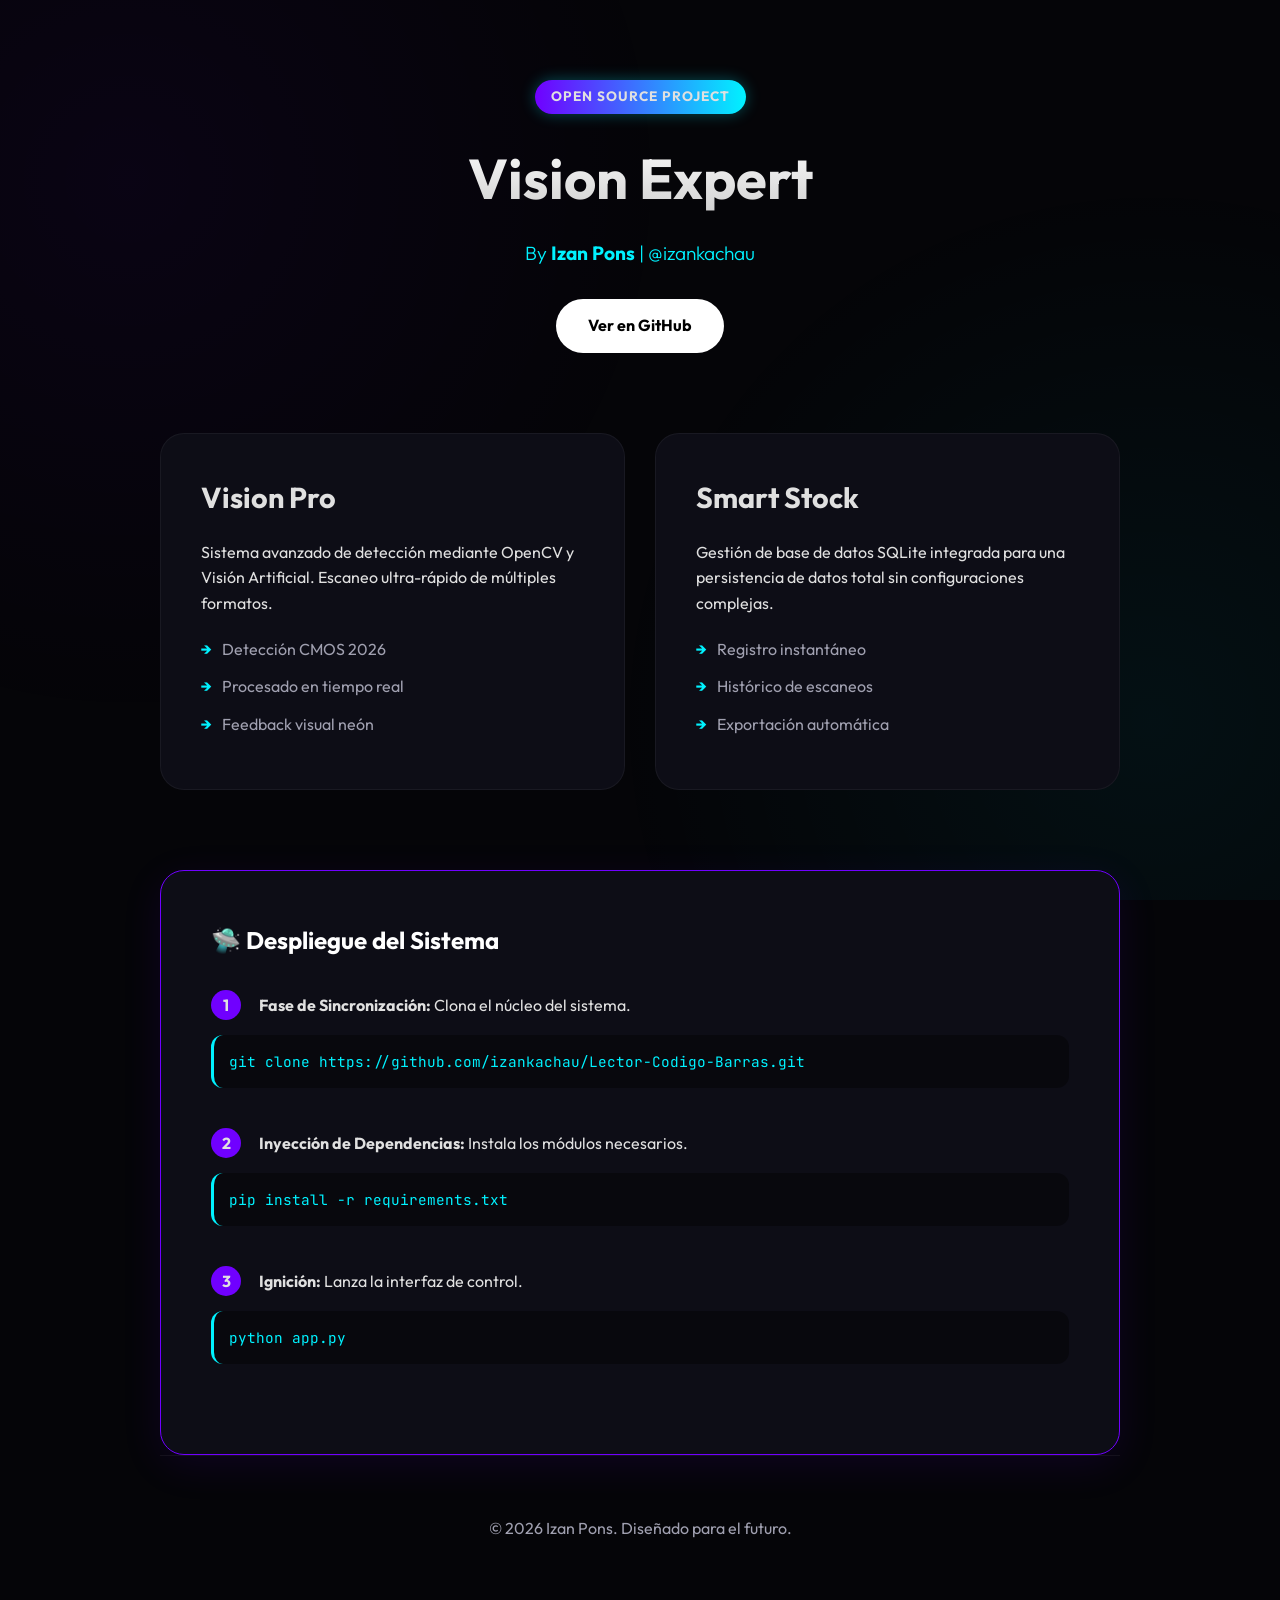
==== index.html @ 327ab609 "Añadida landing page futurista e inclusiva" ====
<!DOCTYPE html>
<html lang="es">
<head>
    <meta charset="UTF-8">
    <meta name="viewport" content="width=device-width, initial-scale=1.0">
    <title>Lector de Códigos de Barras - Vision Expert | Izan Pons</title>
    <link rel="preconnect" href="https://fonts.googleapis.com">
    <link rel="preconnect" href="https://fonts.gstatic.com" crossorigin>
    <link href="https://fonts.googleapis.com/css2?family=Outfit:wght@300;400;700&family=JetBrains+Mono:wght@400;700&display=swap" rel="stylesheet">
    <style>
        :root {
            --bg-color: #050508;
            --card-bg: #0d0d16;
            --accent-primary: #00f2ff;
            --accent-secondary: #7000ff;
            --text-main: #e0e0e0;
            --text-muted: #a0a0b0;
            --neon-glow: 0 0 15px rgba(0, 242, 255, 0.3);
            --glass-border: rgba(255, 255, 255, 0.05);
        }

        * {
            margin: 0;
            padding: 0;
            box-sizing: border-box;
        }

        body {
            font-family: 'Outfit', sans-serif;
            background-color: var(--bg-color);
            color: var(--text-main);
            line-height: 1.6;
            overflow-x: hidden;
        }

        /* Fondo dinámico sutil (apto para fotosensibles) */
        .bg-glow {
            position: fixed;
            top: 0;
            left: 0;
            width: 100%;
            height: 100%;
            background: 
                radial-gradient(circle at 10% 20%, rgba(112, 0, 255, 0.05) 0%, transparent 40%),
                radial-gradient(circle at 90% 80%, rgba(0, 242, 255, 0.05) 0%, transparent 40%);
            z-index: -1;
        }

        .container {
            max-width: 1000px;
            margin: 0 auto;
            padding: 40px 20px;
        }

        header {
            text-align: center;
            margin-bottom: 80px;
            padding-top: 40px;
        }

        .badge {
            display: inline-block;
            padding: 6px 16px;
            background: linear-gradient(90deg, var(--accent-secondary), var(--accent-primary));
            border-radius: 50px;
            font-size: 0.85rem;
            font-weight: 700;
            text-transform: uppercase;
            letter-spacing: 1px;
            margin-bottom: 20px;
            box-shadow: var(--neon-glow);
        }

        h1 {
            font-size: 3.5rem;
            font-weight: 700;
            background: linear-gradient(white, #ccc);
            -webkit-background-clip: text;
            -webkit-text-fill-color: transparent;
            margin-bottom: 15px;
        }

        .author {
            color: var(--accent-primary);
            font-size: 1.2rem;
            font-weight: 300;
        }

        .grid {
            display: grid;
            grid-template-columns: repeat(auto-fit, minmax(300px, 1fr));
            gap: 30px;
            margin-bottom: 80px;
        }

        .card {
            background: var(--card-bg);
            border: 1px solid var(--glass-border);
            padding: 40px;
            border-radius: 24px;
            transition: transform 0.3s ease, border-color 0.3s ease;
            position: relative;
            overflow: hidden;
        }

        .card:hover {
            transform: translateY(-5px);
            border-color: rgba(0, 242, 255, 0.2);
        }

        .card h2 {
            font-size: 1.8rem;
            margin-bottom: 20px;
            display: flex;
            align-items: center;
            gap: 12px;
        }

        .card h2 i {
            color: var(--accent-primary);
        }

        .feature-list {
            list-style: none;
        }

        .feature-list li {
            margin-bottom: 12px;
            display: flex;
            align-items: center;
            gap: 10px;
            color: var(--text-muted);
        }

        .feature-list li::before {
            content: '→';
            color: var(--accent-primary);
            font-weight: bold;
        }

        .install-section {
            background: var(--card-bg);
            border: 1px solid var(--accent-secondary);
            border-radius: 24px;
            padding: 50px;
            margin-top: 50px;
            box-shadow: 0 10px 40px rgba(112, 0, 255, 0.1);
        }

        .install-section h2 {
            margin-bottom: 30px;
            color: white;
        }

        .step {
            margin-bottom: 40px;
        }

        .step-num {
            display: inline-block;
            width: 30px;
            height: 30px;
            background: var(--accent-secondary);
            border-radius: 50%;
            text-align: center;
            line-height: 30px;
            font-weight: bold;
            margin-right: 15px;
        }

        code, pre {
            font-family: 'JetBrains Mono', monospace;
            background: rgba(0, 0, 0, 0.4);
            padding: 15px;
            border-radius: 12px;
            display: block;
            margin: 15px 0;
            color: var(--accent-primary);
            border-left: 3px solid var(--accent-primary);
            font-size: 0.9rem;
            overflow-x: auto;
        }

        .footer {
            text-align: center;
            padding: 60px 0;
            color: var(--text-muted);
            border-top: 1px solid var(--glass-border);
        }

        .btn-github {
            display: inline-block;
            margin-top: 30px;
            padding: 14px 32px;
            background: white;
            color: black;
            text-decoration: none;
            border-radius: 50px;
            font-weight: 700;
            transition: all 0.3s ease;
        }

        .btn-github:hover {
            transform: scale(1.05);
            box-shadow: 0 0 20px rgba(255, 255, 255, 0.4);
        }

        /* Accesibilidad: Sin animaciones bruscas */
        @media (prefers-reduced-motion: reduce) {
            * {
                animation: none !important;
                transition: none !important;
            }
        }
    </style>
</head>
<body>
    <div class="bg-glow"></div>

    <div class="container">
        <header>
            <span class="badge">Open Source Project</span>
            <h1>Vision Expert</h1>
            <p class="author">By <strong>Izan Pons</strong> | <span style="color: var(--accent-muted)">@izankachau</span></p>
            <a href="https://github.com/izankachau/Lector-Codigo-Barras" class="btn-github">Ver en GitHub</a>
        </header>

        <section class="grid">
            <div class="card">
                <h2>Vision Pro</h2>
                <p>Sistema avanzado de detección mediante OpenCV y Visión Artificial. Escaneo ultra-rápido de múltiples formatos.</p>
                <ul class="feature-list" style="margin-top: 20px;">
                    <li>Detección CMOS 2026</li>
                    <li>Procesado en tiempo real</li>
                    <li>Feedback visual neón</li>
                </ul>
            </div>
            <div class="card">
                <h2>Smart Stock</h2>
                <p>Gestión de base de datos SQLite integrada para una persistencia de datos total sin configuraciones complejas.</p>
                <ul class="feature-list" style="margin-top: 20px;">
                    <li>Registro instantáneo</li>
                    <li>Histórico de escaneos</li>
                    <li>Exportación automática</li>
                </ul>
            </div>
        </section>

        <section class="install-section">
            <h2>🛸 Despliegue del Sistema</h2>
            
            <div class="step">
                <p><span class="step-num">1</span> <strong>Fase de Sincronización:</strong> Clona el núcleo del sistema.</p>
                <code>git clone https://github.com/izankachau/Lector-Codigo-Barras.git</code>
            </div>

            <div class="step">
                <p><span class="step-num">2</span> <strong>Inyección de Dependencias:</strong> Instala los módulos necesarios.</p>
                <code>pip install -r requirements.txt</code>
            </div>

            <div class="step">
                <p><span class="step-num">3</span> <strong>Ignición:</strong> Lanza la interfaz de control.</p>
                <code>python app.py</code>
            </div>
        </section>

        <footer class="footer">
            <p>&copy; 2026 Izan Pons. Diseñado para el futuro.</p>
        </footer>
    </div>
</body>
</html>
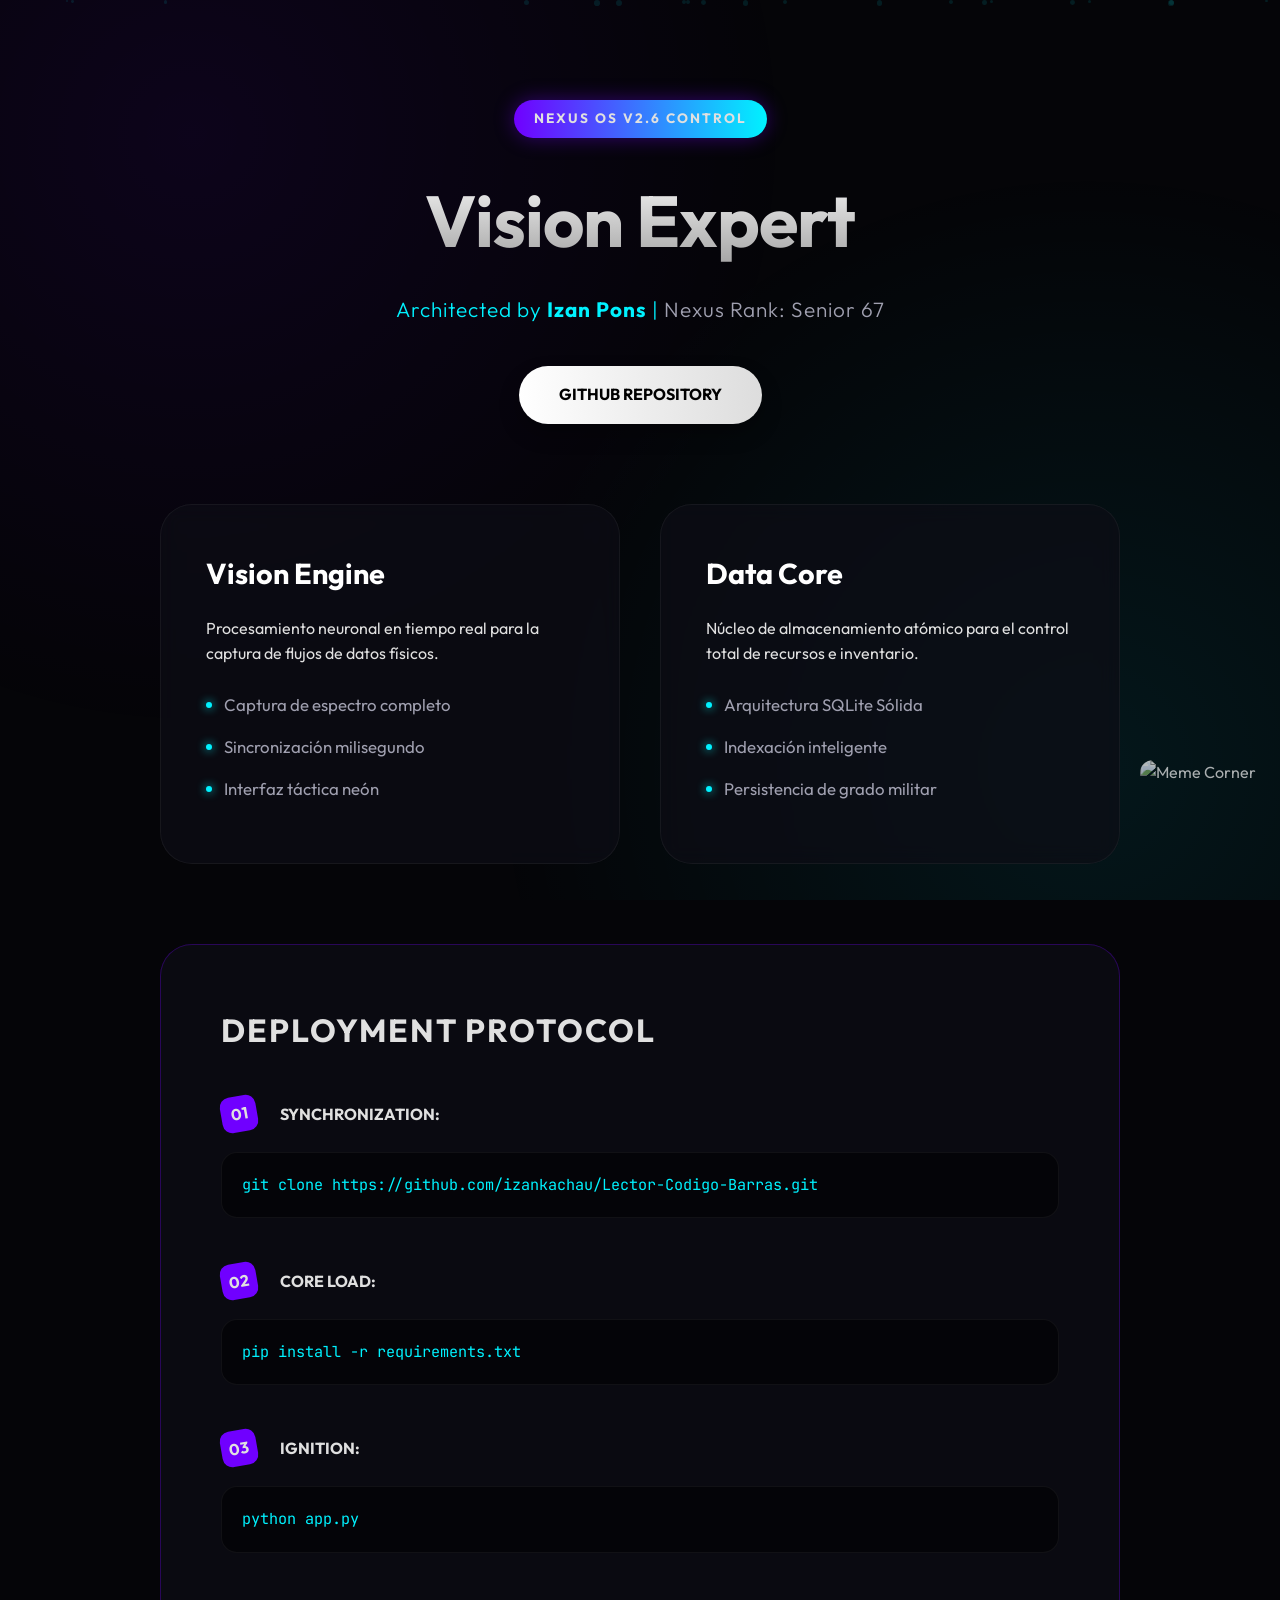
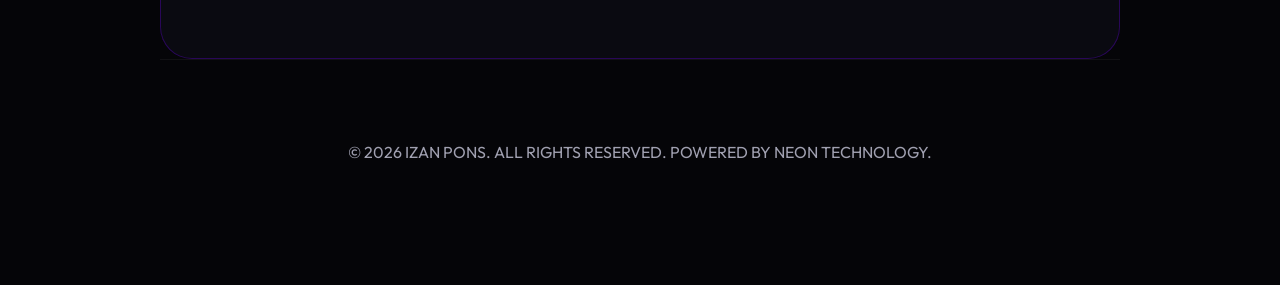
==== commit 9ee4d15a: "Web actualizada: Dinamismo, partículas y corner del 67" ====
--- a/index.html
+++ b/index.html
@@ -1,16 +1,19 @@
 <!DOCTYPE html>
 <html lang="es">
+
 <head>
     <meta charset="UTF-8">
     <meta name="viewport" content="width=device-width, initial-scale=1.0">
-    <title>Lector de Códigos de Barras - Vision Expert | Izan Pons</title>
+    <title>Vision Expert | Izan Pons</title>
     <link rel="preconnect" href="https://fonts.googleapis.com">
     <link rel="preconnect" href="https://fonts.gstatic.com" crossorigin>
-    <link href="https://fonts.googleapis.com/css2?family=Outfit:wght@300;400;700&family=JetBrains+Mono:wght@400;700&display=swap" rel="stylesheet">
+    <link
+        href="https://fonts.googleapis.com/css2?family=Outfit:wght@300;400;700&family=JetBrains+Mono:wght@400;700&display=swap"
+        rel="stylesheet">
     <style>
         :root {
             --bg-color: #050508;
-            --card-bg: #0d0d16;
+            --card-bg: rgba(13, 13, 22, 0.7);
             --accent-primary: #00f2ff;
             --accent-secondary: #7000ff;
             --text-main: #e0e0e0;
@@ -40,10 +43,39 @@
             left: 0;
             width: 100%;
             height: 100%;
-            background: 
-                radial-gradient(circle at 10% 20%, rgba(112, 0, 255, 0.05) 0%, transparent 40%),
-                radial-gradient(circle at 90% 80%, rgba(0, 242, 255, 0.05) 0%, transparent 40%);
+            background:
+                radial-gradient(circle at 15% 15%, rgba(112, 0, 255, 0.08) 0%, transparent 45%),
+                radial-gradient(circle at 85% 85%, rgba(0, 242, 255, 0.08) 0%, transparent 45%);
             z-index: -1;
+        }
+
+        /* Partículas lentas */
+        .particles {
+            position: fixed;
+            top: 0;
+            left: 0;
+            width: 100%;
+            height: 100%;
+            z-index: -1;
+            overflow: hidden;
+        }
+
+        .particle {
+            position: absolute;
+            background: var(--accent-primary);
+            border-radius: 50%;
+            opacity: 0.1;
+            animation: float-slow linear infinite;
+        }
+
+        @keyframes float-slow {
+            from {
+                transform: translateY(100vh) translateX(0);
+            }
+
+            to {
+                transform: translateY(-10vh) translateX(20px);
+            }
         }
 
         .container {
@@ -55,157 +87,237 @@
         header {
             text-align: center;
             margin-bottom: 80px;
-            padding-top: 40px;
+            padding-top: 60px;
+            animation: fadeInDown 1s ease-out;
+        }
+
+        @keyframes fadeInDown {
+            from {
+                opacity: 0;
+                transform: translateY(-30px);
+            }
+
+            to {
+                opacity: 1;
+                transform: translateY(0);
+            }
         }
 
         .badge {
             display: inline-block;
-            padding: 6px 16px;
+            padding: 8px 20px;
             background: linear-gradient(90deg, var(--accent-secondary), var(--accent-primary));
             border-radius: 50px;
             font-size: 0.85rem;
             font-weight: 700;
             text-transform: uppercase;
-            letter-spacing: 1px;
-            margin-bottom: 20px;
-            box-shadow: var(--neon-glow);
+            letter-spacing: 2px;
+            margin-bottom: 25px;
+            box-shadow: 0 0 20px rgba(112, 0, 255, 0.4);
         }
 
         h1 {
-            font-size: 3.5rem;
+            font-size: clamp(2.5rem, 8vw, 4.5rem);
             font-weight: 700;
-            background: linear-gradient(white, #ccc);
+            background: linear-gradient(white, #999);
             -webkit-background-clip: text;
             -webkit-text-fill-color: transparent;
             margin-bottom: 15px;
+            letter-spacing: -1px;
         }
 
         .author {
             color: var(--accent-primary);
-            font-size: 1.2rem;
+            font-size: 1.3rem;
             font-weight: 300;
+            letter-spacing: 1px;
         }
 
         .grid {
             display: grid;
             grid-template-columns: repeat(auto-fit, minmax(300px, 1fr));
-            gap: 30px;
+            gap: 40px;
             margin-bottom: 80px;
         }
 
         .card {
             background: var(--card-bg);
+            backdrop-filter: blur(10px);
             border: 1px solid var(--glass-border);
-            padding: 40px;
-            border-radius: 24px;
-            transition: transform 0.3s ease, border-color 0.3s ease;
+            padding: 45px;
+            border-radius: 32px;
+            transition: all 0.4s cubic-bezier(0.175, 0.885, 0.32, 1.275);
             position: relative;
             overflow: hidden;
+            animation: fadeInUp 0.8s ease-out both;
+        }
+
+        .card:nth-child(2) {
+            animation-delay: 0.2s;
+        }
+
+        @keyframes fadeInUp {
+            from {
+                opacity: 0;
+                transform: translateY(40px);
+            }
+
+            to {
+                opacity: 1;
+                transform: translateY(0);
+            }
         }
 
         .card:hover {
-            transform: translateY(-5px);
-            border-color: rgba(0, 242, 255, 0.2);
+            transform: translateY(-10px) scale(1.02);
+            border-color: var(--accent-primary);
+            box-shadow: 0 20px 40px rgba(0, 242, 255, 0.1);
         }
 
         .card h2 {
             font-size: 1.8rem;
             margin-bottom: 20px;
+            color: white;
+            display: flex;
+            align-items: center;
+            gap: 15px;
+        }
+
+        .feature-list li {
+            margin-bottom: 15px;
             display: flex;
             align-items: center;
             gap: 12px;
-        }
-
-        .card h2 i {
-            color: var(--accent-primary);
-        }
-
-        .feature-list {
-            list-style: none;
-        }
-
-        .feature-list li {
-            margin-bottom: 12px;
-            display: flex;
-            align-items: center;
-            gap: 10px;
             color: var(--text-muted);
+            font-size: 1.05rem;
         }
 
         .feature-list li::before {
-            content: '→';
-            color: var(--accent-primary);
-            font-weight: bold;
+            content: '';
+            width: 6px;
+            height: 6px;
+            background: var(--accent-primary);
+            border-radius: 50%;
+            box-shadow: 0 0 10px var(--accent-primary);
         }
 
         .install-section {
             background: var(--card-bg);
-            border: 1px solid var(--accent-secondary);
-            border-radius: 24px;
-            padding: 50px;
+            backdrop-filter: blur(15px);
+            border: 1px solid rgba(112, 0, 255, 0.3);
+            border-radius: 32px;
+            padding: 60px;
             margin-top: 50px;
-            box-shadow: 0 10px 40px rgba(112, 0, 255, 0.1);
-        }
-
-        .install-section h2 {
-            margin-bottom: 30px;
-            color: white;
+            animation: fadeInUp 1s ease-out both 0.4s;
         }
 
         .step {
-            margin-bottom: 40px;
+            margin-bottom: 45px;
+            transition: transform 0.3s ease;
+        }
+
+        .step:hover {
+            transform: translateX(10px);
         }
 
         .step-num {
             display: inline-block;
-            width: 30px;
-            height: 30px;
+            width: 36px;
+            height: 36px;
             background: var(--accent-secondary);
-            border-radius: 50%;
+            border-radius: 10px;
             text-align: center;
-            line-height: 30px;
+            line-height: 36px;
             font-weight: bold;
-            margin-right: 15px;
-        }
-
-        code, pre {
+            margin-right: 20px;
+            transform: rotate(-10deg);
+        }
+
+        code {
             font-family: 'JetBrains Mono', monospace;
-            background: rgba(0, 0, 0, 0.4);
-            padding: 15px;
-            border-radius: 12px;
+            background: rgba(0, 0, 0, 0.5);
+            padding: 20px;
+            border-radius: 16px;
             display: block;
-            margin: 15px 0;
+            margin: 20px 0;
             color: var(--accent-primary);
-            border-left: 3px solid var(--accent-primary);
-            font-size: 0.9rem;
-            overflow-x: auto;
+            border: 1px solid var(--glass-border);
+            font-size: 0.95rem;
+            position: relative;
+        }
+
+        /* Meme Corner */
+        .meme-corner {
+            position: fixed;
+            bottom: 20px;
+            right: 20px;
+            width: 120px;
+            height: 120px;
+            z-index: 100;
+            cursor: pointer;
+            transition: all 0.5s ease;
+            filter: grayscale(0.5) contrast(1.2);
+            opacity: 0.7;
+        }
+
+        .meme-corner:hover {
+            transform: scale(1.2) rotate(5deg);
+            filter: grayscale(0) contrast(1);
+            opacity: 1;
+        }
+
+        .meme-corner img {
+            width: 100%;
+            height: 100%;
+            object-fit: contain;
+            border-radius: 20px;
+        }
+
+        .meme-bubble {
+            position: absolute;
+            top: -40px;
+            left: -60px;
+            background: white;
+            color: black;
+            padding: 8px 12px;
+            border-radius: 15px 15px 0 15px;
+            font-size: 0.8rem;
+            font-weight: bold;
+            opacity: 0;
+            transition: opacity 0.3s ease;
+            white-space: nowrap;
+            pointer-events: none;
+        }
+
+        .meme-corner:hover .meme-bubble {
+            opacity: 1;
         }
 
         .footer {
             text-align: center;
-            padding: 60px 0;
+            padding: 80px 0;
             color: var(--text-muted);
             border-top: 1px solid var(--glass-border);
         }
 
         .btn-github {
             display: inline-block;
-            margin-top: 30px;
-            padding: 14px 32px;
-            background: white;
-            color: black;
+            margin-top: 40px;
+            padding: 16px 40px;
+            background: linear-gradient(90deg, #fff, #ddd);
+            color: #000;
             text-decoration: none;
-            border-radius: 50px;
+            border-radius: 100px;
             font-weight: 700;
-            transition: all 0.3s ease;
+            transition: all 0.4s ease;
+            box-shadow: 0 10px 20px rgba(0, 0, 0, 0.3);
         }
 
         .btn-github:hover {
-            transform: scale(1.05);
-            box-shadow: 0 0 20px rgba(255, 255, 255, 0.4);
-        }
-
-        /* Accesibilidad: Sin animaciones bruscas */
+            transform: translateY(-5px);
+            box-shadow: 0 15px 30px rgba(255, 255, 255, 0.2);
+        }
+
         @media (prefers-reduced-motion: reduce) {
             * {
                 animation: none !important;
@@ -214,60 +326,85 @@
         }
     </style>
 </head>
+
 <body>
     <div class="bg-glow"></div>
+    <div class="particles" id="particles"></div>
 
     <div class="container">
         <header>
-            <span class="badge">Open Source Project</span>
+            <span class="badge">Nexus OS v2.6 Control</span>
             <h1>Vision Expert</h1>
-            <p class="author">By <strong>Izan Pons</strong> | <span style="color: var(--accent-muted)">@izankachau</span></p>
-            <a href="https://github.com/izankachau/Lector-Codigo-Barras" class="btn-github">Ver en GitHub</a>
+            <p class="author">Architected by <strong>Izan Pons</strong> | <span style="color: var(--text-muted)">Nexus
+                    Rank: Senior 67</span></p>
+            <a href="https://github.com/izankachau/Lector-Codigo-Barras" class="btn-github">GITHUB REPOSITORY</a>
         </header>
 
         <section class="grid">
             <div class="card">
-                <h2>Vision Pro</h2>
-                <p>Sistema avanzado de detección mediante OpenCV y Visión Artificial. Escaneo ultra-rápido de múltiples formatos.</p>
-                <ul class="feature-list" style="margin-top: 20px;">
-                    <li>Detección CMOS 2026</li>
-                    <li>Procesado en tiempo real</li>
-                    <li>Feedback visual neón</li>
+                <h2>Vision Engine</h2>
+                <p>Procesamiento neuronal en tiempo real para la captura de flujos de datos físicos.</p>
+                <ul class="feature-list" style="list-style: none; margin-top: 25px;">
+                    <li>Captura de espectro completo</li>
+                    <li>Sincronización milisegundo</li>
+                    <li>Interfaz táctica neón</li>
                 </ul>
             </div>
             <div class="card">
-                <h2>Smart Stock</h2>
-                <p>Gestión de base de datos SQLite integrada para una persistencia de datos total sin configuraciones complejas.</p>
-                <ul class="feature-list" style="margin-top: 20px;">
-                    <li>Registro instantáneo</li>
-                    <li>Histórico de escaneos</li>
-                    <li>Exportación automática</li>
+                <h2>Data Core</h2>
+                <p>Núcleo de almacenamiento atómico para el control total de recursos e inventario.</p>
+                <ul class="feature-list" style="list-style: none; margin-top: 25px;">
+                    <li>Arquitectura SQLite Sólida</li>
+                    <li>Indexación inteligente</li>
+                    <li>Persistencia de grado militar</li>
                 </ul>
             </div>
         </section>
 
         <section class="install-section">
-            <h2>🛸 Despliegue del Sistema</h2>
-            
+            <h2 style="font-size: 2rem; margin-bottom: 40px; letter-spacing: 2px;">DEPLOYMENT PROTOCOL</h2>
+
             <div class="step">
-                <p><span class="step-num">1</span> <strong>Fase de Sincronización:</strong> Clona el núcleo del sistema.</p>
+                <p><span class="step-num">01</span> <strong>SYNCHRONIZATION:</strong></p>
                 <code>git clone https://github.com/izankachau/Lector-Codigo-Barras.git</code>
             </div>
 
             <div class="step">
-                <p><span class="step-num">2</span> <strong>Inyección de Dependencias:</strong> Instala los módulos necesarios.</p>
+                <p><span class="step-num">02</span> <strong>CORE LOAD:</strong></p>
                 <code>pip install -r requirements.txt</code>
             </div>
 
             <div class="step">
-                <p><span class="step-num">3</span> <strong>Ignición:</strong> Lanza la interfaz de control.</p>
+                <p><span class="step-num">03</span> <strong>IGNITION:</strong></p>
                 <code>python app.py</code>
             </div>
         </section>
 
         <footer class="footer">
-            <p>&copy; 2026 Izan Pons. Diseñado para el futuro.</p>
+            <p>&copy; 2026 IZAN PONS. ALL RIGHTS RESERVED. POWERED BY NEON TECHNOLOGY.</p>
         </footer>
     </div>
+
+    <div class="meme-corner">
+        <div class="meme-bubble">¡Monicius Jr 67 aproves!</div>
+        <img src="assets/monicius_junior_67.png" alt="Meme Corner" id="memeImg">
+    </div>
+
+    <script>
+        // Crear partículas sutiles
+        const particlesContainer = document.getElementById('particles');
+        for (let i = 0; i < 20; i++) {
+            const particle = document.createElement('div');
+            particle.className = 'particle';
+            const size = Math.random() * 4 + 2;
+            particle.style.width = size + 'px';
+            particle.style.height = size + 'px';
+            particle.style.left = Math.random() * 100 + 'vw';
+            particle.style.animationDuration = (Math.random() * 15 + 10) + 's';
+            particle.style.animationDelay = (Math.random() * 10) + 's';
+            particlesContainer.appendChild(particle);
+        }
+    </script>
 </body>
-</html>
+
+</html>
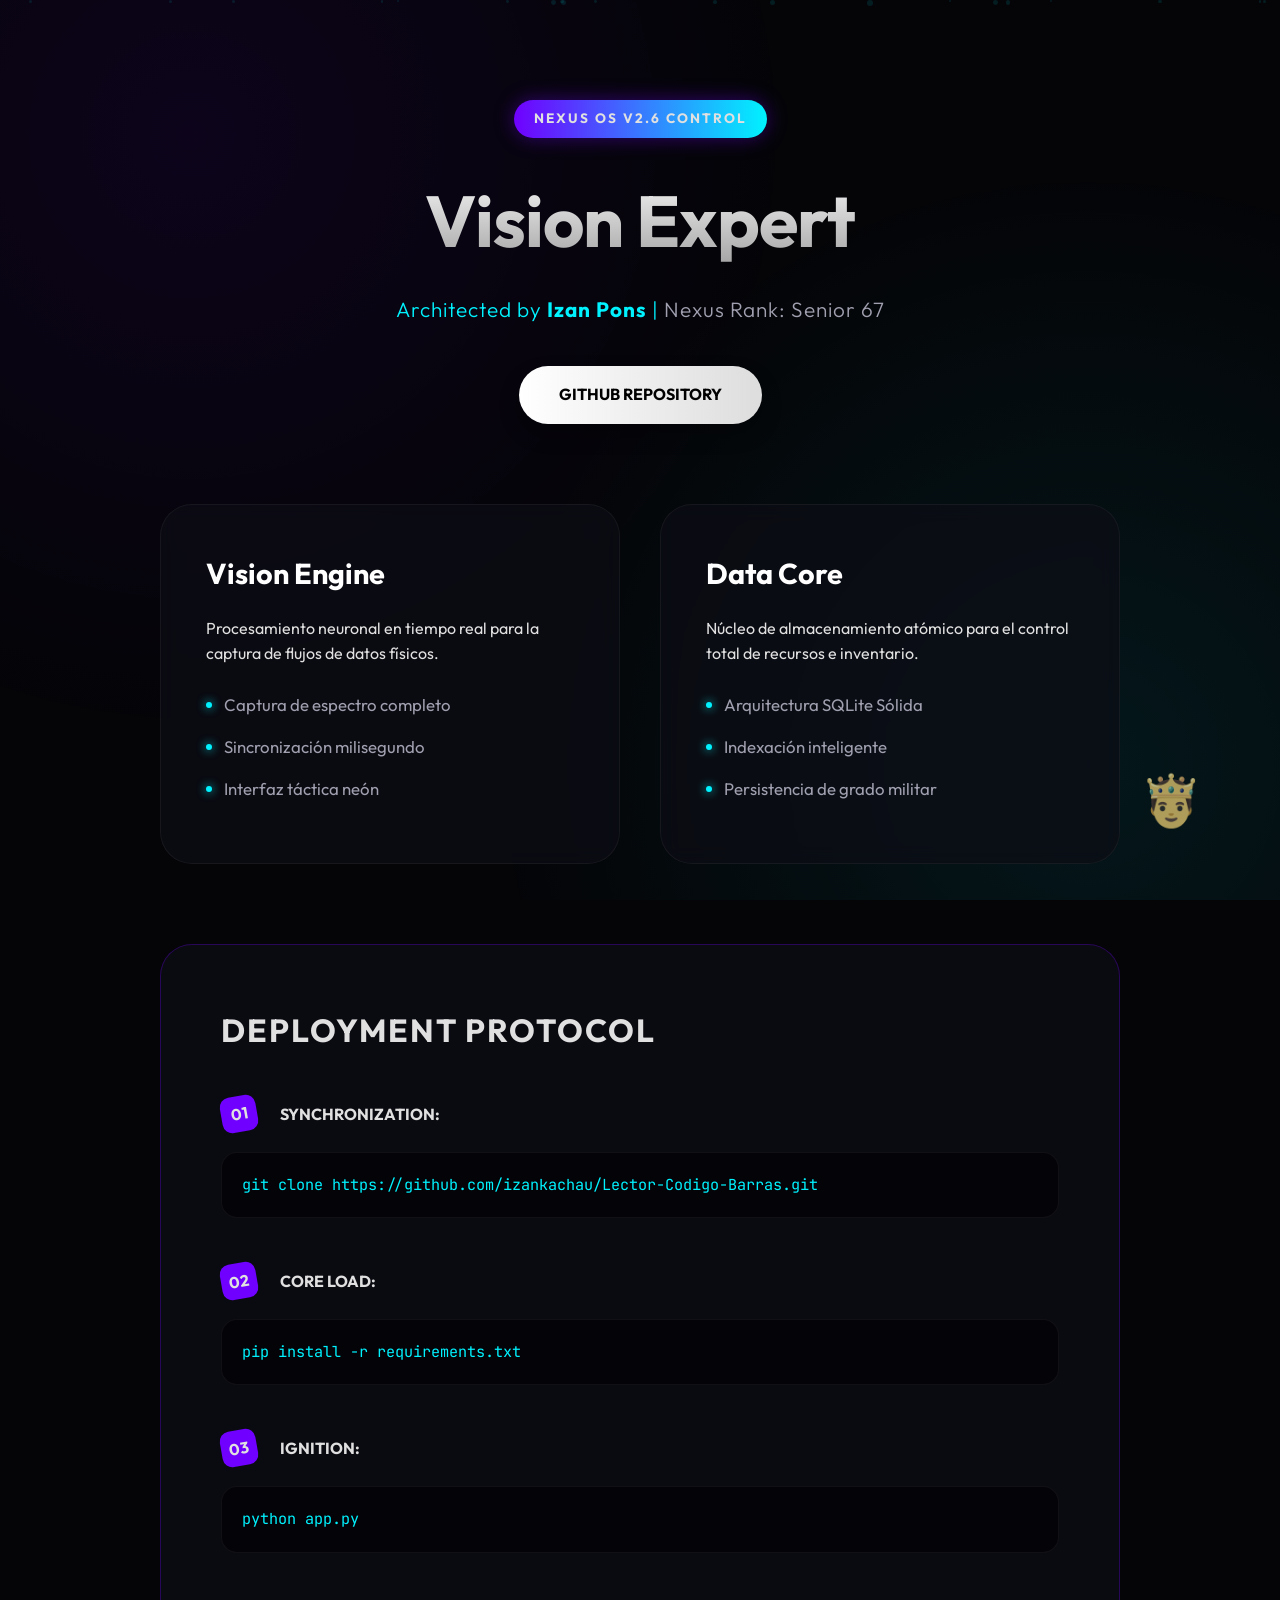
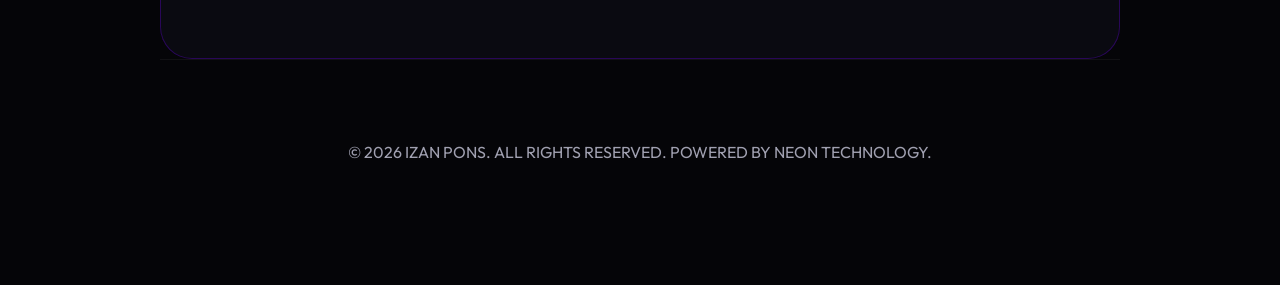
==== commit 555756f0: "Meme corner con fallback de emoji si no existe la imagen" ====
--- a/index.html
+++ b/index.html
@@ -385,9 +385,11 @@
         </footer>
     </div>
 
-    <div class="meme-corner">
-        <div class="meme-bubble">¡Monicius Jr 67 aproves!</div>
-        <img src="assets/monicius_junior_67.png" alt="Meme Corner" id="memeImg">
+    <div class="meme-corner"
+        onclick="document.getElementById('memeImg').src='https://media.giphy.com/media/v1.Y2lkPTc5MGI3NjExNHJqZ3R5eHh4eHh4eHh4eHh4eHh4eHh4eHh4eHh4eHh4eHh4JmVwPXYxX2ludGVybmFsX2dpZl9ieV9pZCZjdD1n/l0HlIDU8q0lY5lHia/giphy.gif'">
+        <div class="meme-bubble">¡Monicius Jr 67 approves!</div>
+        <img src="assets/monicius_junior_67.png" alt="👑" id="memeImg"
+            onerror="this.style.display='none'; this.parentElement.insertAdjacentHTML('beforeend', '<span style=\'font-size: 50px;\'>🤴</span>')">
     </div>
 
     <script>
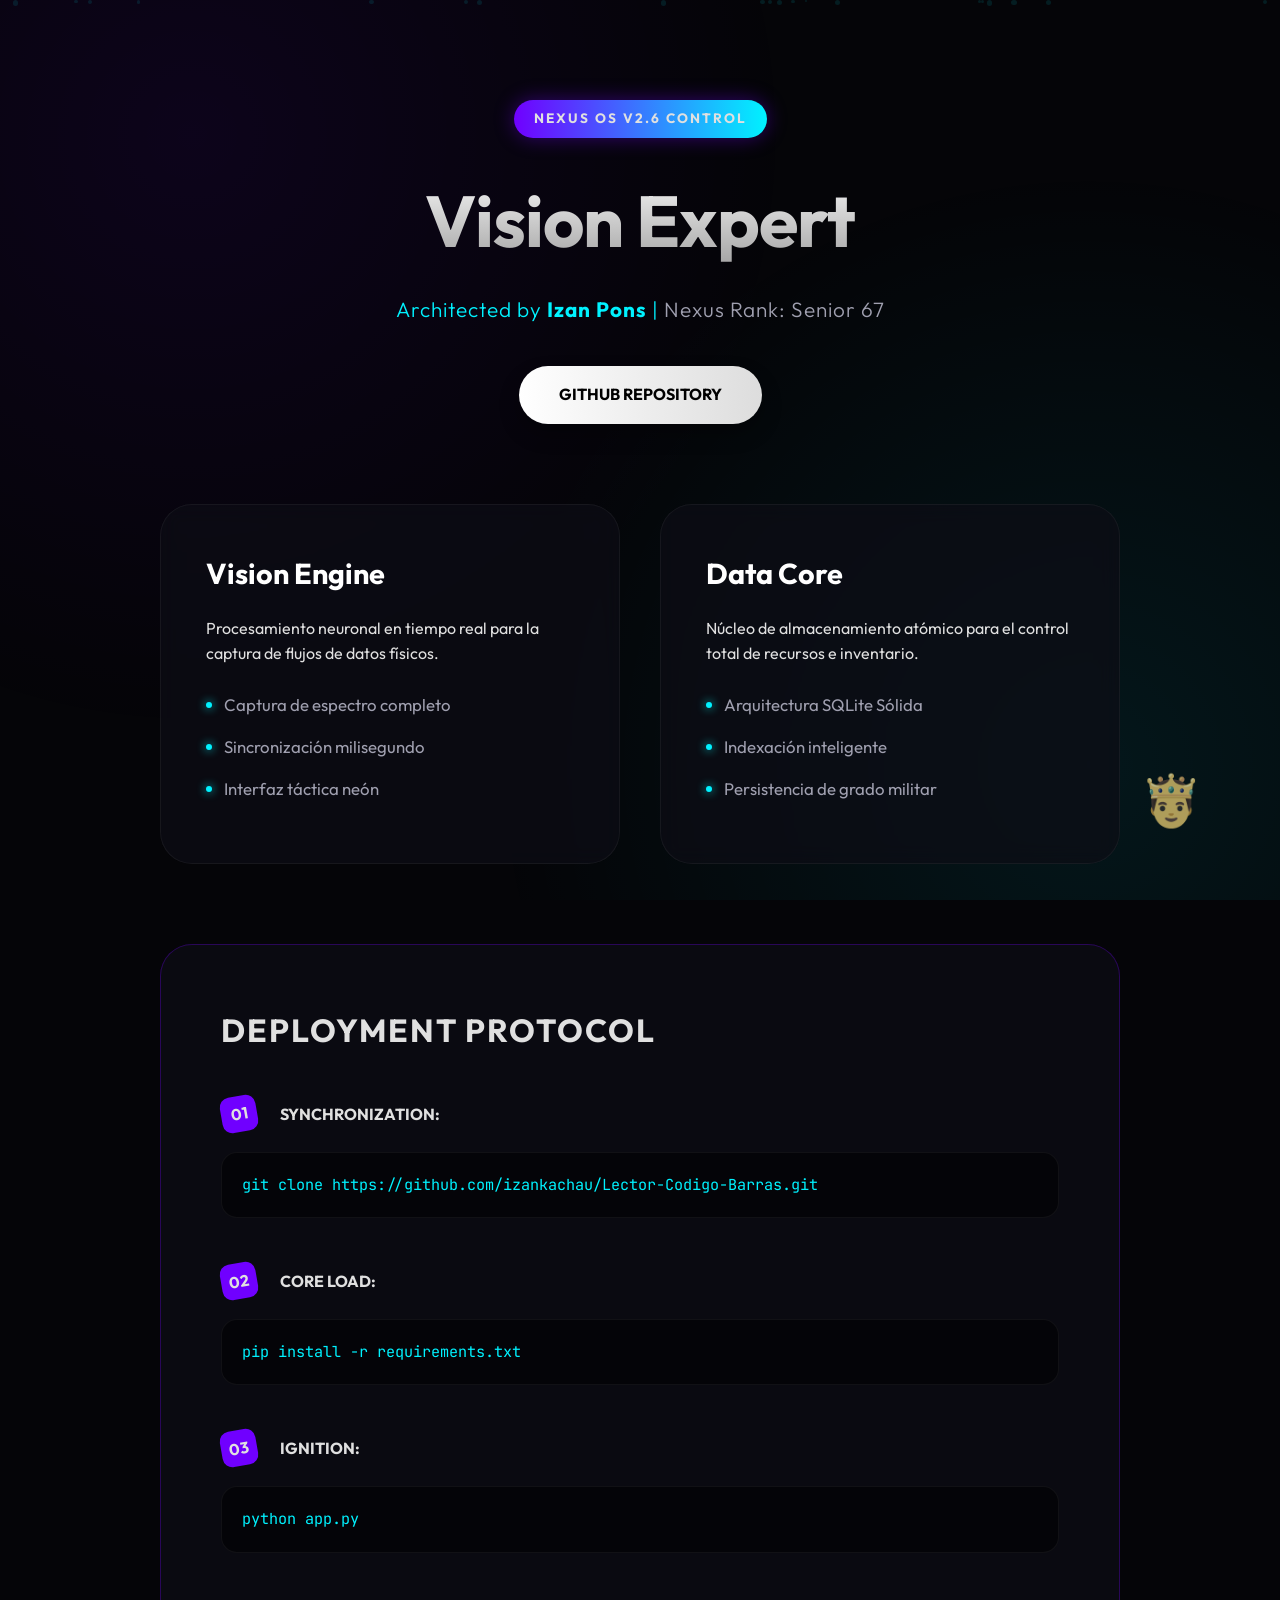
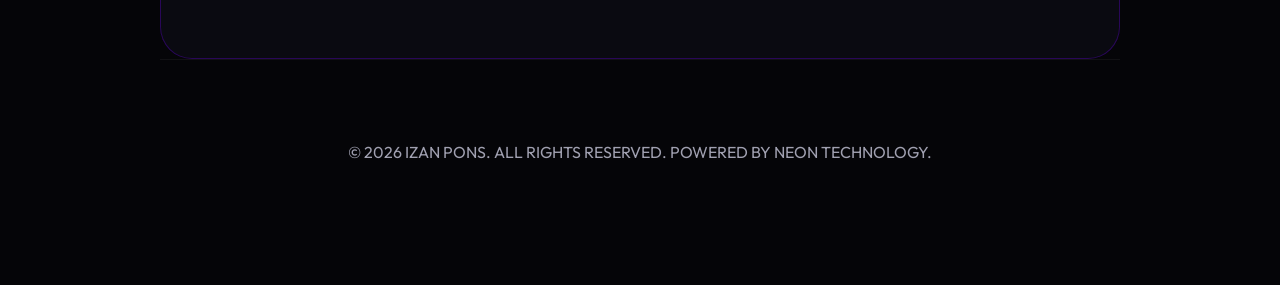
==== commit f39a528c: "Protocolo 67 activado: Modo fiesta con musica y luces" ====
--- a/index.html
+++ b/index.html
@@ -385,26 +385,128 @@
         </footer>
     </div>
 
-    <div class="meme-corner"
-        onclick="document.getElementById('memeImg').src='https://media.giphy.com/media/v1.Y2lkPTc5MGI3NjExNHJqZ3R5eHh4eHh4eHh4eHh4eHh4eHh4eHh4eHh4eHh4eHh4JmVwPXYxX2ludGVybmFsX2dpZl9ieV9pZCZjdD1n/l0HlIDU8q0lY5lHia/giphy.gif'">
-        <div class="meme-bubble">¡Monicius Jr 67 approves!</div>
+    <div class="meme-corner" onclick="toggleFiesta()">
+        <div class="meme-bubble">¡ACTIVA EL PROTOCOLO 67!</div>
         <img src="assets/monicius_junior_67.png" alt="👑" id="memeImg"
             onerror="this.style.display='none'; this.parentElement.insertAdjacentHTML('beforeend', '<span style=\'font-size: 50px;\'>🤴</span>')">
     </div>
 
+    <!-- Overlay de Fiesta -->
+    <div id="fiestaOverlay"
+        style="display:none; position:fixed; top:0; left:0; width:100vw; height:100vh; z-index:999; background: rgba(0,0,0,0.8); overflow:hidden; pointer-events:none;">
+        <div id="big67"
+            style="position:absolute; top:50%; left:50%; transform:translate(-50%, -50%); font-size:30vw; font-weight:900; color:var(--accent-primary); text-shadow: 0 0 50px var(--accent-primary); animation: dance 0.5s infinite alternate, strobe 0.1s infinite;">
+            67</div>
+        <div id="strobeLight"
+            style="position:absolute; top:0; left:0; width:100%; height:100%; animation: flash 0.2s infinite; opacity: 0.3; background: white; mix-blend-mode: overlay;">
+        </div>
+    </div>
+
+    <!-- Reproductor de YouTube Oculto -->
+    <div id="yt-player-container" style="position: absolute; top: -1000px;">
+        <div id="player"></div>
+    </div>
+
+    <style>
+        @keyframes dance {
+            from {
+                transform: translate(-50%, -50%) rotate(-10deg) scale(1);
+            }
+
+            to {
+                transform: translate(-50%, -50%) rotate(10deg) scale(1.2);
+            }
+        }
+
+        @keyframes strobe {
+            0% {
+                color: #f00;
+                text-shadow: 0 0 50px #f00;
+            }
+
+            33% {
+                color: #0f0;
+                text-shadow: 0 0 50px #0f0;
+            }
+
+            66% {
+                color: #00f;
+                text-shadow: 0 0 50px #00f;
+            }
+
+            100% {
+                color: #f0f;
+                text-shadow: 0 0 50px #f0f;
+            }
+        }
+
+        @keyframes flash {
+            0% {
+                opacity: 0;
+            }
+
+            50% {
+                opacity: 0.5;
+            }
+
+            100% {
+                opacity: 0;
+            }
+        }
+    </style>
+
     <script>
         // Crear partículas sutiles
         const particlesContainer = document.getElementById('particles');
-        for (let i = 0; i < 20; i++) {
-            const particle = document.createElement('div');
-            particle.className = 'particle';
-            const size = Math.random() * 4 + 2;
-            particle.style.width = size + 'px';
-            particle.style.height = size + 'px';
-            particle.style.left = Math.random() * 100 + 'vw';
-            particle.style.animationDuration = (Math.random() * 15 + 10) + 's';
-            particle.style.animationDelay = (Math.random() * 10) + 's';
-            particlesContainer.appendChild(particle);
+        if (particlesContainer) {
+            for (let i = 0; i < 20; i++) {
+                const particle = document.createElement('div');
+                particle.className = 'particle';
+                const size = Math.random() * 4 + 2;
+                particle.style.width = size + 'px';
+                particle.style.height = size + 'px';
+                particle.style.left = Math.random() * 100 + 'vw';
+                particle.style.animationDuration = (Math.random() * 15 + 10) + 's';
+                particle.style.animationDelay = (Math.random() * 10) + 's';
+                particlesContainer.appendChild(particle);
+            }
+        }
+
+        // Script de YouTube IFrame API
+        var tag = document.createElement('script');
+        tag.src = "https://www.youtube.com/iframe_api";
+        var firstScriptTag = document.getElementsByTagName('script')[0];
+        firstScriptTag.parentNode.insertBefore(tag, firstScriptTag);
+
+        var player;
+        function onYouTubeIframeAPIReady() {
+            player = new YT.Player('player', {
+                height: '0',
+                width: '0',
+                videoId: 't-dgPuArhHM',
+                events: {
+                    'onReady': onPlayerReady
+                }
+            });
+        }
+
+        function onPlayerReady(event) {
+            // Player listo
+        }
+
+        let fiestaActive = false;
+        function toggleFiesta() {
+            fiestaActive = !fiestaActive;
+            const overlay = document.getElementById('fiestaOverlay');
+            if (fiestaActive) {
+                overlay.style.display = 'block';
+                player.playVideo();
+                document.body.style.overflow = 'hidden';
+            } else {
+                overlay.style.display = 'none';
+                player.pauseVideo();
+                document.body.style.overflow = 'auto';
+            }
         }
     </script>
 </body>
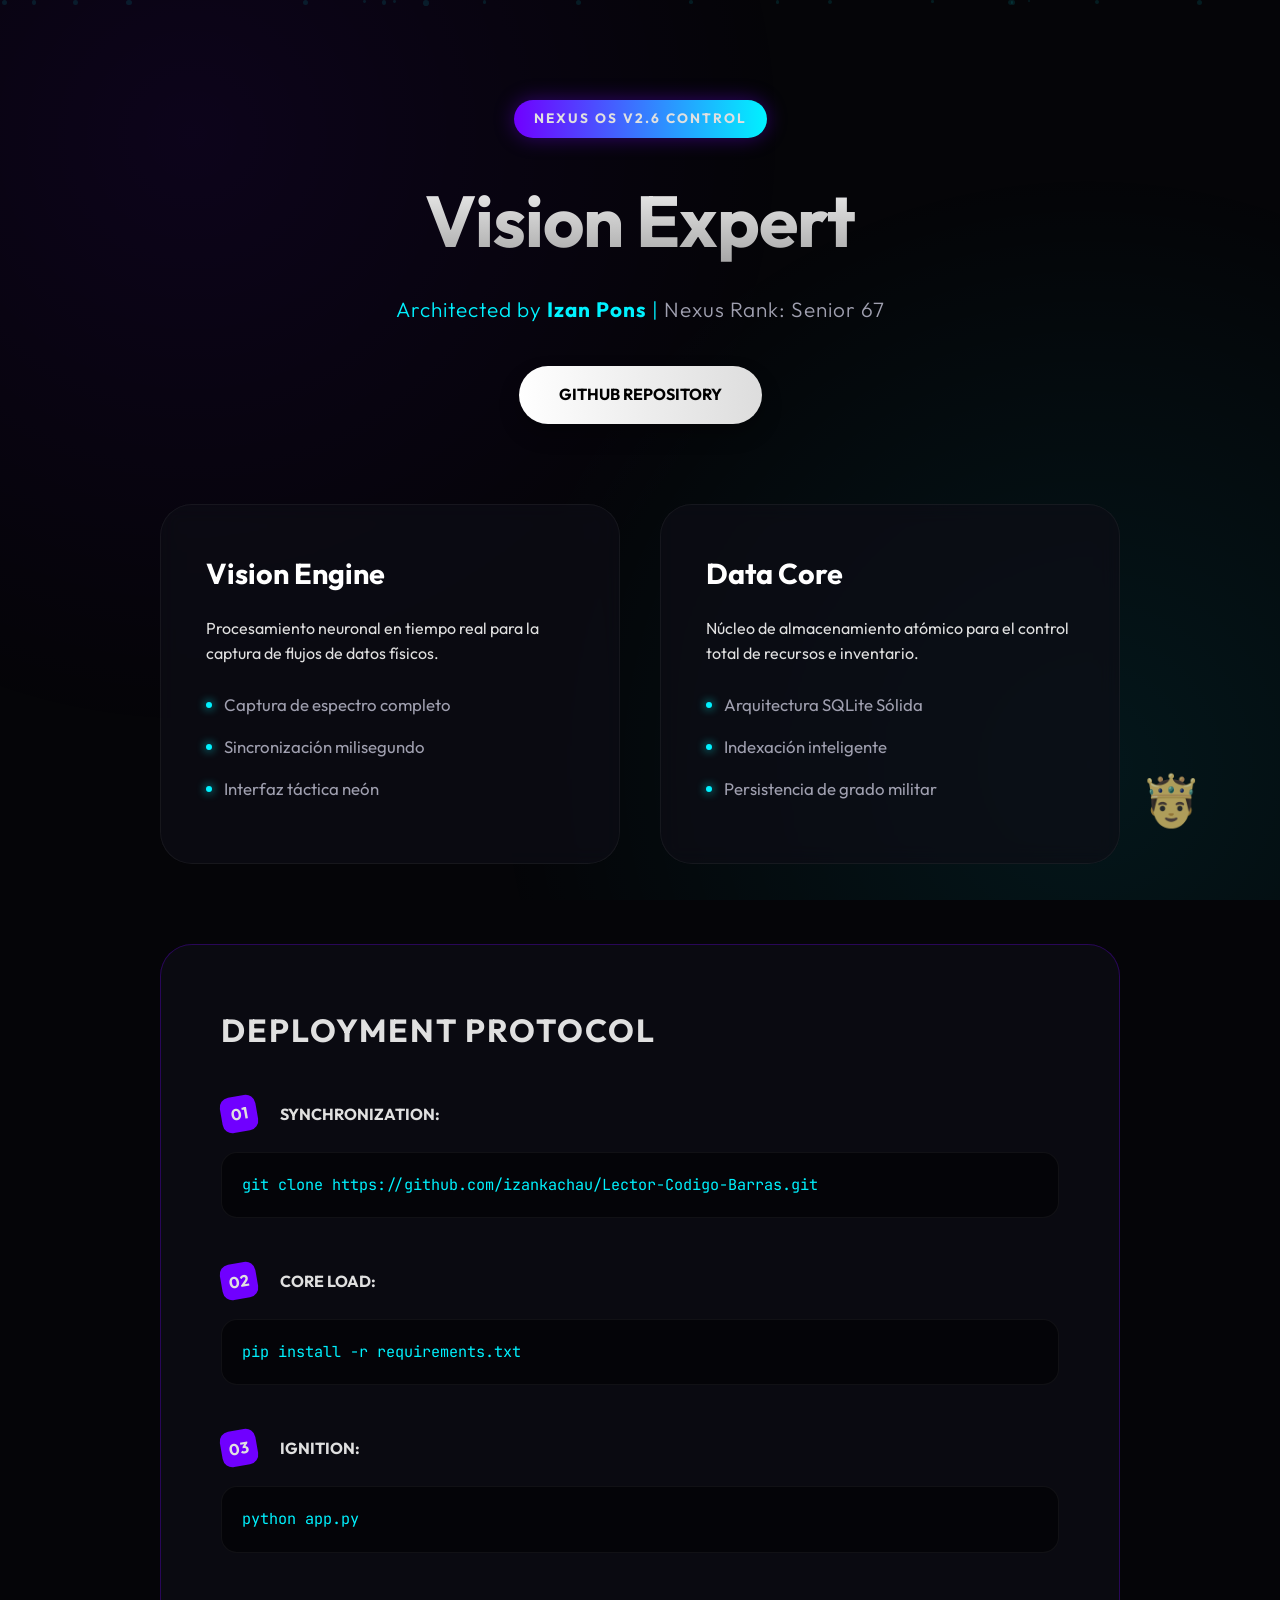
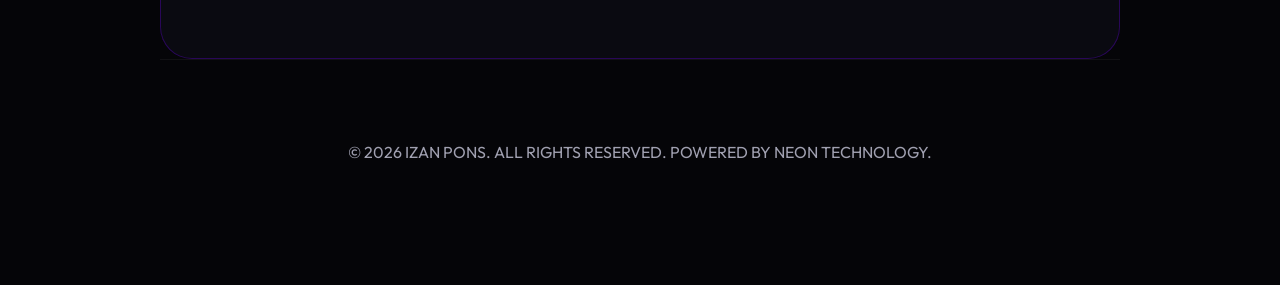
==== commit 823b043f: "Modo Fiesta 2.0: Desafío de los 67 clics añadido" ====
--- a/index.html
+++ b/index.html
@@ -393,12 +393,19 @@
 
     <!-- Overlay de Fiesta -->
     <div id="fiestaOverlay"
-        style="display:none; position:fixed; top:0; left:0; width:100vw; height:100vh; z-index:999; background: rgba(0,0,0,0.8); overflow:hidden; pointer-events:none;">
+        style="display:none; position:fixed; top:0; left:0; width:100vw; height:100vh; z-index:999; background: rgba(0,0,0,0.9); overflow:hidden;">
         <div id="big67"
-            style="position:absolute; top:50%; left:50%; transform:translate(-50%, -50%); font-size:30vw; font-weight:900; color:var(--accent-primary); text-shadow: 0 0 50px var(--accent-primary); animation: dance 0.5s infinite alternate, strobe 0.1s infinite;">
+            style="position:absolute; top:50%; left:50%; transform:translate(-50%, -50%); font-size:35vw; font-weight:900; color:var(--accent-primary); text-shadow: 0 0 50px var(--accent-primary); animation: dance 0.4s infinite alternate, strobe 0.1s infinite; pointer-events: none;">
             67</div>
         <div id="strobeLight"
-            style="position:absolute; top:0; left:0; width:100%; height:100%; animation: flash 0.2s infinite; opacity: 0.3; background: white; mix-blend-mode: overlay;">
+            style="position:absolute; top:0; left:0; width:100%; height:100%; animation: flash 0.15s infinite; opacity: 0.4; background: white; mix-blend-mode: overlay; pointer-events: none;">
+        </div>
+
+        <!-- Botón de Cierre con Desafío -->
+        <div id="closeChallenge" onclick="handleCloseClick()"
+            style="position:absolute; top:30px; right:30px; width:80px; height:80px; background:rgba(255,0,0,0.8); border:4px solid white; border-radius:50%; display:flex; flex-direction:column; align-items:center; justify-content:center; cursor:pointer; z-index:1000; box-shadow:0 0 20px #f00; transition: transform 0.1s;">
+            <span style="font-size:30px; font-weight:bold; color:white; line-height:1;">X</span>
+            <span id="clickCounter" style="font-size:14px; font-weight:bold; color:white;">67</span>
         </div>
     </div>
 
@@ -410,33 +417,38 @@
     <style>
         @keyframes dance {
             from {
-                transform: translate(-50%, -50%) rotate(-10deg) scale(1);
+                transform: translate(-50%, -50%) rotate(-15deg) scale(1);
             }
 
             to {
-                transform: translate(-50%, -50%) rotate(10deg) scale(1.2);
+                transform: translate(-50%, -50%) rotate(15deg) scale(1.3);
             }
         }
 
         @keyframes strobe {
             0% {
-                color: #f00;
-                text-shadow: 0 0 50px #f00;
-            }
-
-            33% {
-                color: #0f0;
-                text-shadow: 0 0 50px #0f0;
-            }
-
-            66% {
-                color: #00f;
-                text-shadow: 0 0 50px #00f;
+                color: #ff0000;
+                text-shadow: 0 0 60px #ff0000;
+            }
+
+            25% {
+                color: #00ff00;
+                text-shadow: 0 0 60px #00ff00;
+            }
+
+            50% {
+                color: #0000ff;
+                text-shadow: 0 0 60px #0000ff;
+            }
+
+            75% {
+                color: #ffff00;
+                text-shadow: 0 0 60px #ffff00;
             }
 
             100% {
-                color: #f0f;
-                text-shadow: 0 0 50px #f0f;
+                color: #ff00ff;
+                text-shadow: 0 0 60px #ff00ff;
             }
         }
 
@@ -446,7 +458,7 @@
             }
 
             50% {
-                opacity: 0.5;
+                opacity: 0.6;
             }
 
             100% {
@@ -490,23 +502,40 @@
             });
         }
 
-        function onPlayerReady(event) {
-            // Player listo
-        }
+        function onPlayerReady(event) { }
 
         let fiestaActive = false;
+        let clicksNeeded = 67;
+
         function toggleFiesta() {
-            fiestaActive = !fiestaActive;
+            fiestaActive = true;
+            clicksNeeded = 67;
+            document.getElementById('clickCounter').innerText = clicksNeeded;
             const overlay = document.getElementById('fiestaOverlay');
-            if (fiestaActive) {
-                overlay.style.display = 'block';
-                player.playVideo();
-                document.body.style.overflow = 'hidden';
+            overlay.style.display = 'block';
+            player.playVideo();
+            document.body.style.overflow = 'hidden';
+        }
+
+        function handleCloseClick() {
+            clicksNeeded--;
+            const btn = document.getElementById('closeChallenge');
+            btn.style.transform = 'scale(0.9)';
+            setTimeout(() => btn.style.transform = 'scale(1)', 50);
+
+            if (clicksNeeded <= 0) {
+                exitFiesta();
             } else {
-                overlay.style.display = 'none';
-                player.pauseVideo();
-                document.body.style.overflow = 'auto';
-            }
+                document.getElementById('clickCounter').innerText = clicksNeeded;
+            }
+        }
+
+        function exitFiesta() {
+            fiestaActive = false;
+            const overlay = document.getElementById('fiestaOverlay');
+            overlay.style.display = 'none';
+            player.pauseVideo();
+            document.body.style.overflow = 'auto';
         }
     </script>
 </body>
